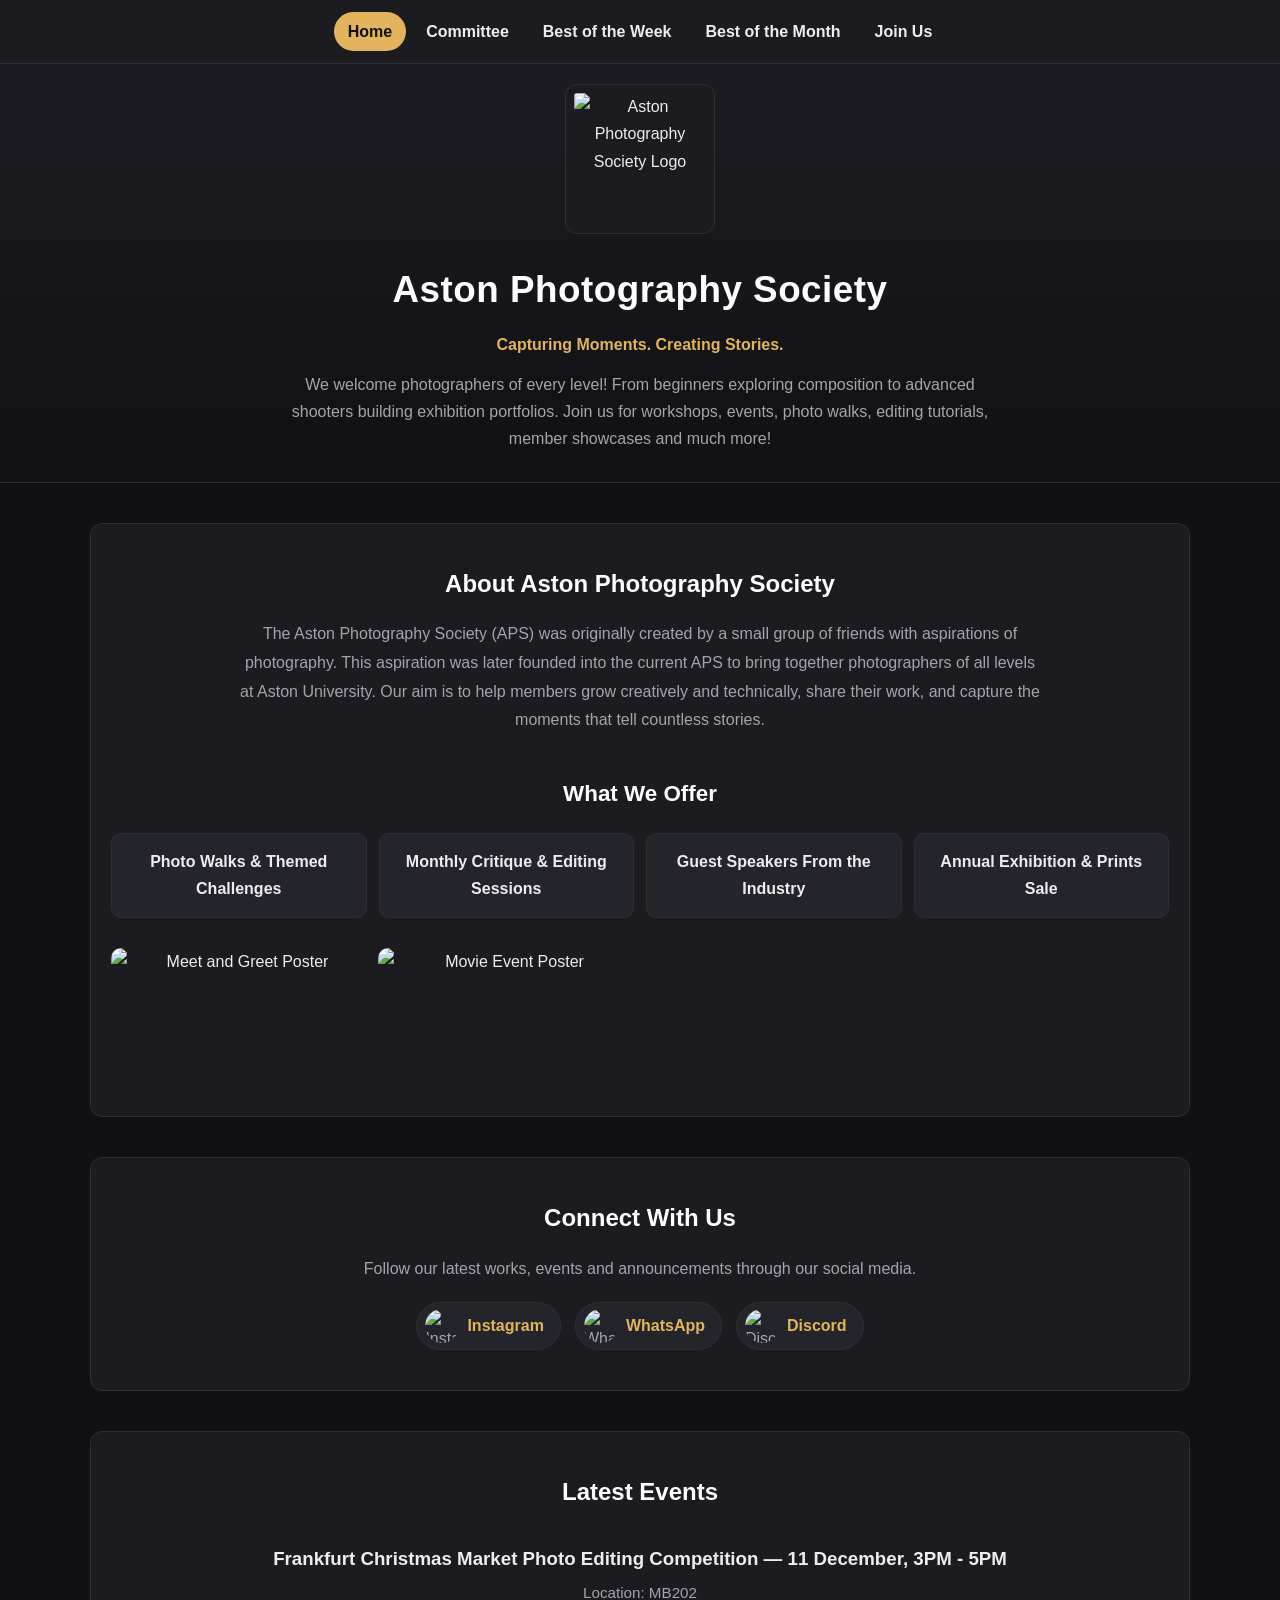
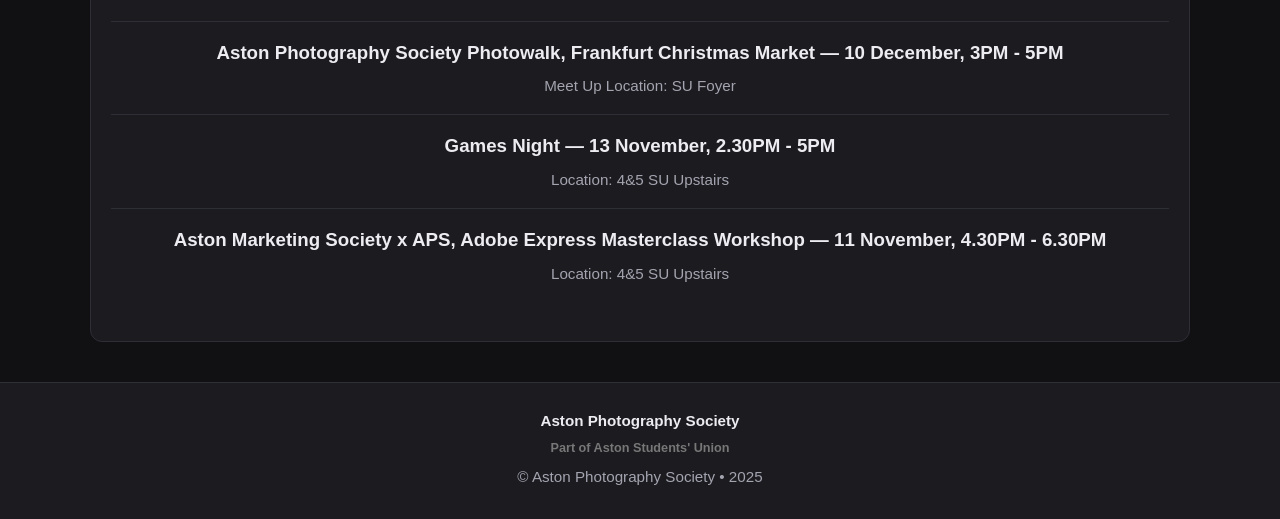
==== index.html @ 1eb70db5 "adding basis" ====
<!doctype html>
<html lang="en">

<head>
    <meta charset="utf-8">
    <meta name="viewport" content="width=device-width, initial-scale=1">
    <title>Aston Photography Society</title>
    <meta name="description" content="Aston Photography Society — Capturing Moments. Creating Stories.">
    <link rel="stylesheet" href="style.css">
</head>

<body>

    <header id="hero">
        <nav>
            <a href="index.html" class="active" aria-current="page">Home</a>
            <a href="committee.html">Committee</a>
            <a href="best-of-the-week.html">Best of the Week</a>
            <a href="best-of-the-month.html">Best of the Month</a>
            <a href="join-us.html">Join Us</a>
        </nav>

        <div id="hero-content">
            <img src="../Website Pictures/APS Logo.webp" alt="Aston Photography Society Logo" id="aps-logo">
            <h1 id="site-title">Aston Photography Society</h1>
            <p id="tagline"><strong>Capturing Moments. Creating Stories.</strong></p>
            <p id="hero-intro">
                We welcome photographers of every level! From beginners exploring composition to advanced shooters
                building exhibition portfolios.
                Join us for workshops, events, photo walks, editing tutorials, member showcases and much more!
            </p>
        </div>
    </header>

    <section id="about">
        <h2>About Aston Photography Society</h2>
        <p id="about-summary">
            The Aston Photography Society (APS) was originally created by a small group of friends with aspirations of
            photography. This aspiration was later founded into the current APS to bring together photographers of all
            levels at Aston University. Our aim is to help members grow creatively and technically, share their work,
            and capture the moments that tell countless stories.
        </p>

        <h3>What We Offer</h3>
        <div id="offers-container">
            <ul id="about-offers">
                <li>Photo Walks & Themed Challenges</li>
                <li>Monthly Critique & Editing Sessions</li>
                <li>Guest Speakers From the Industry</li>
                <li>Annual Exhibition & Prints Sale</li>
            </ul>

            <div id="about-media">
                <img src="../Website Pictures/Walking Photo.webp" alt="Meet and Greet Poster">
                <img src="../Website Pictures/Movie Event Poster.webp" alt="Movie Event Poster">
                <video muted autoplay loop playsinline>
                    <source src="../Website Pictures/Welcome Week Video.mp4" type="video/mp4">
                </video>
                <video muted autoplay loop playsinline>
                    <source src="../Website Pictures/Behind the Scenes.mp4" type="video/mp4">
                </video>
            </div>
        </div>
    </section>

    <section id="socials">
        <h2>Connect With Us</h2>
        <p>Follow our latest works, events and announcements through our social media.</p>
        <ul class="social-links">
            <li>
                <img src="../Website Pictures/Insta Logo.webp" alt="Insta Logo">
                <a href="https://www.instagram.com/aston_photographysociety?igsh=MXZkZzdueHlhM2ZoeQ==" class="social-link"
                    target="_blank" rel="noopener noreferrer">
                    Instagram
                </a>
            </li>
            <li>
                <img src="../Website Pictures/WhatsApp Logo.webp" alt="WhatsApp Logo">
                <a href="https://chat.whatsapp.com/KKRFSo8tCmO4nJrYVnWc4p?mode=wwt" class="social-link"
                    target="_blank" rel="noopener noreferrer">
                    WhatsApp
                </a>
            </li>
            <li>
                <img src="../Website Pictures/Discord Logo.jpg" alt="Discord Logo">
                <a href="https://discord.gg/rdng857zaH" class="social-link"
                    target="_blank" rel="noopener noreferrer">
                    Discord
                </a>
            </li>
        </ul>
    </section>

    <section id="highlights">
        <h2>Latest Events</h2>

        <ul id="highlights-list">
            <li class="highlight-item">
                <h3 class="highlight-title">Frankfurt Christmas Market Photo Editing Competition — 11 December, 3PM - 5PM</h3>
                <p class="highlight-meta">Location: MB202</p>
            </li>

            <li class="highlight-item">
                <h3 class="highlight-title">Aston Photography Society Photowalk, Frankfurt Christmas Market — 10 December, 3PM - 5PM</h3>
                <p class="highlight-meta">Meet Up Location: SU Foyer</p>
            </li>

            <li class="highlight-item">
                <h3 class="highlight-title">Games Night — 13 November, 2.30PM - 5PM</h3>
                <p class="highlight-meta">Location: 4&5 SU Upstairs</p>
            </li>

            <li class="highlight-item">
                <h3 class="highlight-title">Aston Marketing Society x APS, Adobe Express Masterclass Workshop — 11 November, 4.30PM - 6.30PM</h3>
                <p class="highlight-meta">Location: 4&5 SU Upstairs</p>
            </li>
        </ul>
    </section>

    <footer id="site-footer">
        <div id="footer-branding">
            <div id="footer-organisation">
                Aston Photography Society<br>
                <small>Part of Aston Students' Union</small>
            </div>
        </div>
        <div id="footer-copy">
            <p>© Aston Photography Society • 2025</p>
        </div>
    </footer>

</body>

</html>
---- style.css ----
:root {
    --bg: #111114;
    --surface: #1b1b20;
    --surface-2: #24242b;
    --border: #2e2e36;
    --text: #ececf1;
    --muted: #a4a4b0;
    --accent: #e3b45b;
    --accent-hover: #f0c879;
}

* {
    box-sizing: border-box;
}

body {
    font-family: "Segoe UI", Tahoma, Geneva, Verdana, sans-serif;
    background-color: var(--bg);
    color: var(--text);
    margin: 0;
    padding: 0;
    line-height: 1.7;
}

a {
    color: var(--accent);
}

a:hover {
    color: var(--accent-hover);
}

main {
    max-width: 1100px;
    margin: 40px auto;
    padding: 0 20px;
}

#hero,
#page-header {
    background: linear-gradient(180deg, #1d1d24 0%, var(--bg) 100%);
    text-align: center;
    padding: 40px 20px 30px;
    border-bottom: 1px solid var(--border);
}

#hero h1,
#page-header h1 {
    font-size: 2.3rem;
    letter-spacing: 0.5px;
    margin-bottom: 10px;
    color: #fff;
}

#hero p,
#page-header p {
    max-width: 700px;
    margin: 0 auto;
    color: var(--muted);
    font-size: 1rem;
}

#tagline {
    color: var(--accent) !important;
    margin-bottom: 12px !important;
}

#aps-logo {
    width: 150px;
    height: 150px;
    display: block;
    margin: 20px auto 0;
    border-radius: 12px;
    object-fit: contain;
    background-color: var(--surface);
    border: 1px solid var(--border);
    padding: 8px;
    transition: transform 0.5s ease;
}

#aps-logo:hover {
    transform: scale(1.03);
}

nav {
    background-color: var(--surface);
    padding: 12px 10px;
    text-align: center;
    border-bottom: 1px solid var(--border);
    display: flex;
    flex-wrap: wrap;
    justify-content: center;
    gap: 6px;
    position: sticky;
    top: 0;
    z-index: 10;
}

#hero nav {
    margin: -40px -20px 0;
}

nav a {
    color: var(--text);
    text-decoration: none;
    font-weight: 600;
    font-size: 1rem;
    padding: 6px 14px;
    border-radius: 20px;
    transition: background-color 0.2s ease, color 0.2s ease;
}

nav a:hover {
    background-color: var(--surface-2);
    color: var(--accent);
}

nav a.active {
    background-color: var(--accent);
    color: #111;
}

section {
    background-color: var(--surface);
    border: 1px solid var(--border);
    border-radius: 12px;
    padding: 40px 20px;
    margin: 40px auto;
    max-width: 1100px;
}

section h2 {
    color: #fff;
    margin-top: 0;
    margin-bottom: 15px;
}

section h3 {
    color: #fff;
}

section p,
section li {
    color: var(--muted);
}

body > section {
    margin-left: 20px;
    margin-right: 20px;
}

@media (min-width: 1140px) {
    body > section {
        margin-left: auto;
        margin-right: auto;
    }
}

#about,
#socials,
#highlights,
#contact-info,
#join-us {
    text-align: center;
}

#about-summary {
    max-width: 800px;
    margin: 0 auto 25px;
    line-height: 1.8;
}

#about h3 {
    font-size: 1.4rem;
    margin-top: 40px;
    margin-bottom: 20px;
}

#offers-container {
    display: flex;
    flex-direction: column;
    align-items: center;
    gap: 20px;
}

#about-offers {
    display: flex;
    flex-wrap: wrap;
    justify-content: center;
    gap: 12px;
    list-style: none;
    padding: 0;
    margin: 0;
    width: 100%;
}

#about-offers li {
    flex: 1 1 200px;
    background-color: var(--surface-2);
    border: 1px solid var(--border);
    border-radius: 10px;
    padding: 14px 10px;
    font-weight: 600;
    color: var(--text);
}

#about-media {
    display: flex;
    flex-wrap: wrap;
    justify-content: space-between;
    gap: 10px;
    margin-top: 10px;
    width: 100%;
}

#about-media img,
#about-media video {
    width: calc(25% - 7.5px);
    height: auto;
    border-radius: 10px;
    object-fit: cover;
}

.social-links {
    list-style: none;
    padding: 0;
    margin: 20px auto 0;
    display: flex;
    flex-wrap: wrap;
    justify-content: center;
    gap: 14px;
}

.social-links li {
    background-color: var(--surface-2);
    border: 1px solid var(--border);
    border-radius: 30px;
    padding: 6px 16px 6px 8px;
    display: flex;
    align-items: center;
    gap: 8px;
}

.social-links li img {
    width: 34px;
    height: 34px;
    object-fit: contain;
    border-radius: 50%;
}

.social-link {
    text-decoration: none;
    font-weight: 600;
}

#highlights-list {
    list-style: none;
    padding: 0;
    margin: 0;
}

.highlight-item {
    padding: 15px 0;
    border-bottom: 1px solid var(--border);
}

.highlight-item:last-child {
    border-bottom: none;
}

.highlight-title {
    margin: 0;
    font-weight: 600;
    color: var(--text);
}

.highlight-meta {
    margin: 5px 0 0;
    font-size: 0.95rem;
}

#committee-grid {
    display: flex;
    flex-direction: column;
    gap: 20px;
    background: none;
    border: none;
    padding: 0;
}

.committee-member {
    background-color: var(--surface);
    border: 1px solid var(--border);
    border-radius: 12px;
    display: flex;
    align-items: center;
    padding: 20px;
    transition: border-color 0.3s ease, transform 0.3s ease;
}

.committee-member:hover {
    border-color: var(--accent);
    transform: translateY(-2px);
}

.member-photo {
    width: 120px;
    height: 120px;
    border-radius: 50%;
    background-color: var(--surface-2);
    border: 2px solid var(--border);
    margin-right: 25px;
    flex-shrink: 0;
    object-fit: cover;
}

.member-photo-blank {
    display: flex;
    align-items: center;
    justify-content: center;
    font-size: 2.2rem;
    font-weight: 700;
    color: var(--accent);
}

.member-info {
    flex-grow: 1;
}

.member-name {
    margin: 0;
    font-size: 1.4rem;
    color: #fff;
}

.member-description {
    margin-top: 10px;
}

.member-info p {
    color: var(--muted);
}

#join-us ul {
    list-style: none;
    padding-left: 0;
}

#join-us ol {
    list-style-position: inside;
    padding-left: 0;
}

.button {
    display: inline-block;
    background-color: var(--accent);
    color: #111;
    font-weight: 700;
    text-decoration: none;
    padding: 10px 22px;
    border-radius: 30px;
    transition: background-color 0.2s ease;
}

.button:hover {
    background-color: var(--accent-hover);
    color: #111;
}

.feature-section {
    text-align: center;
}

.period-label {
    display: inline-block;
    background-color: var(--surface-2);
    border: 1px solid var(--border);
    color: var(--accent);
    font-weight: 600;
    font-size: 0.9rem;
    padding: 4px 14px;
    border-radius: 20px;
    margin-bottom: 20px;
}

.winner-card {
    background-color: var(--surface-2);
    border: 1px solid var(--border);
    border-radius: 12px;
    overflow: hidden;
    max-width: 800px;
    margin: 0 auto;
    text-align: left;
}

.winner-card img {
    width: 100%;
    max-height: 560px;
    object-fit: cover;
    display: block;
}

.winner-info {
    padding: 20px 24px;
}

.winner-info h3 {
    margin: 0 0 4px;
    font-size: 1.4rem;
}

.winner-info .photographer {
    color: var(--accent);
    font-weight: 600;
    margin: 0 0 10px;
}

.coming-soon {
    background-color: var(--surface-2);
    border: 2px dashed var(--border);
    border-radius: 12px;
    max-width: 800px;
    margin: 0 auto;
    padding: 70px 20px;
    text-align: center;
}

.coming-soon .icon {
    font-size: 3rem;
    margin: 0;
}

.coming-soon h3 {
    margin: 10px 0 6px;
}

.winner-grid {
    display: grid;
    grid-template-columns: repeat(auto-fill, minmax(240px, 1fr));
    gap: 20px;
    text-align: left;
}

.winner-grid .winner-card img {
    height: 220px;
}

.winner-grid .winner-info {
    padding: 14px 16px;
}

.winner-grid .winner-info h3 {
    font-size: 1.1rem;
}

.empty-note {
    font-style: italic;
    grid-column: 1 / -1;
    text-align: center;
}

#site-footer {
    background-color: var(--surface);
    color: var(--muted);
    text-align: center;
    padding: 25px 10px;
    border-top: 1px solid var(--border);
    font-size: 0.95rem;
}

#site-footer p {
    margin: 4px 0;
}

#site-footer small {
    color: #777;
}

#footer-organisation {
    color: var(--text);
    font-weight: 600;
}

@media (max-width: 900px) {
    #aps-logo {
        width: 120px;
        height: 120px;
    }

    #hero h1,
    #page-header h1 {
        font-size: 1.9rem;
    }

    #about-media img,
    #about-media video {
        width: calc(50% - 5px);
    }
}

@media (max-width: 700px) {
    .committee-member {
        flex-direction: column;
        text-align: center;
    }

    .member-photo {
        margin: 0 0 15px 0;
    }

    nav a {
        font-size: 0.9rem;
        padding: 6px 10px;
    }

    #aps-logo {
        width: 100px;
        height: 100px;
    }

    #hero {
        padding: 30px 15px 25px;
    }

    #hero nav {
        margin: -30px -15px 0;
    }

    #about-media img,
    #about-media video {
        width: 100%;
    }

    section {
        padding: 30px 16px;
    }
}
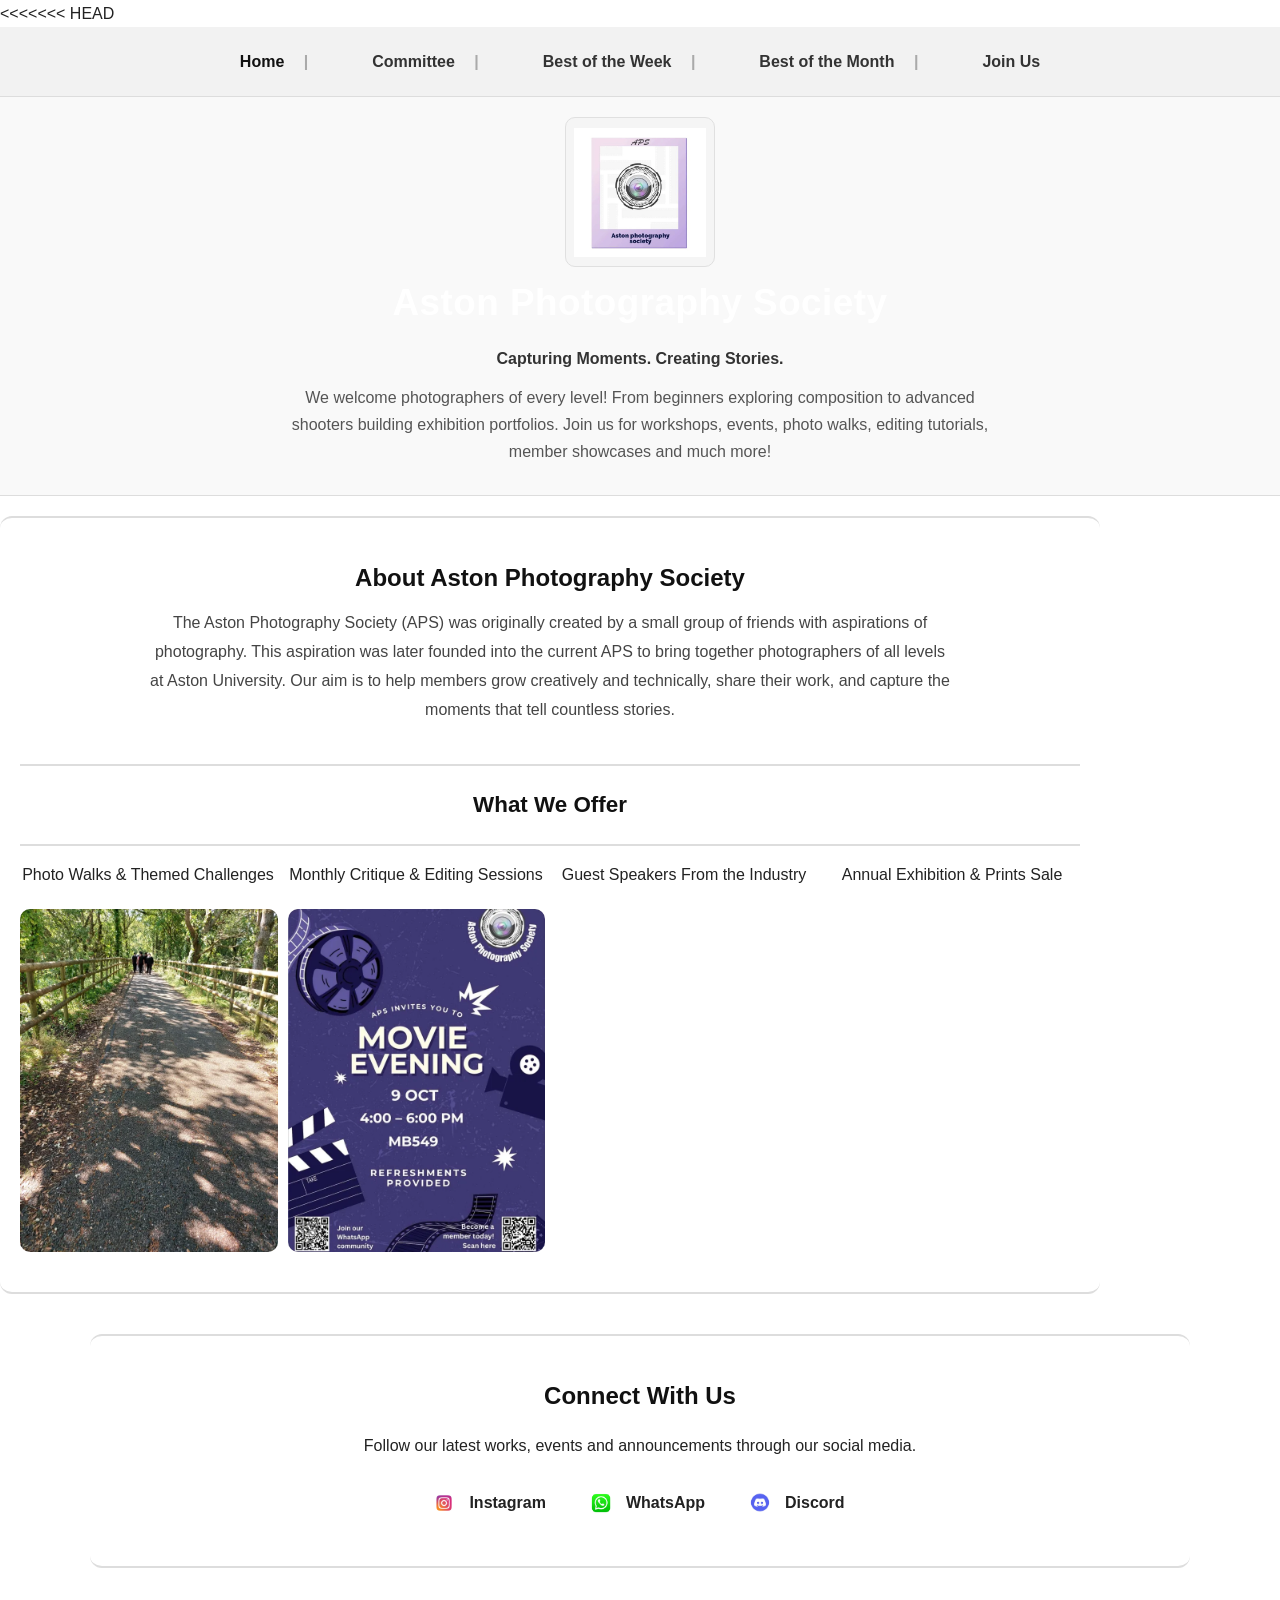
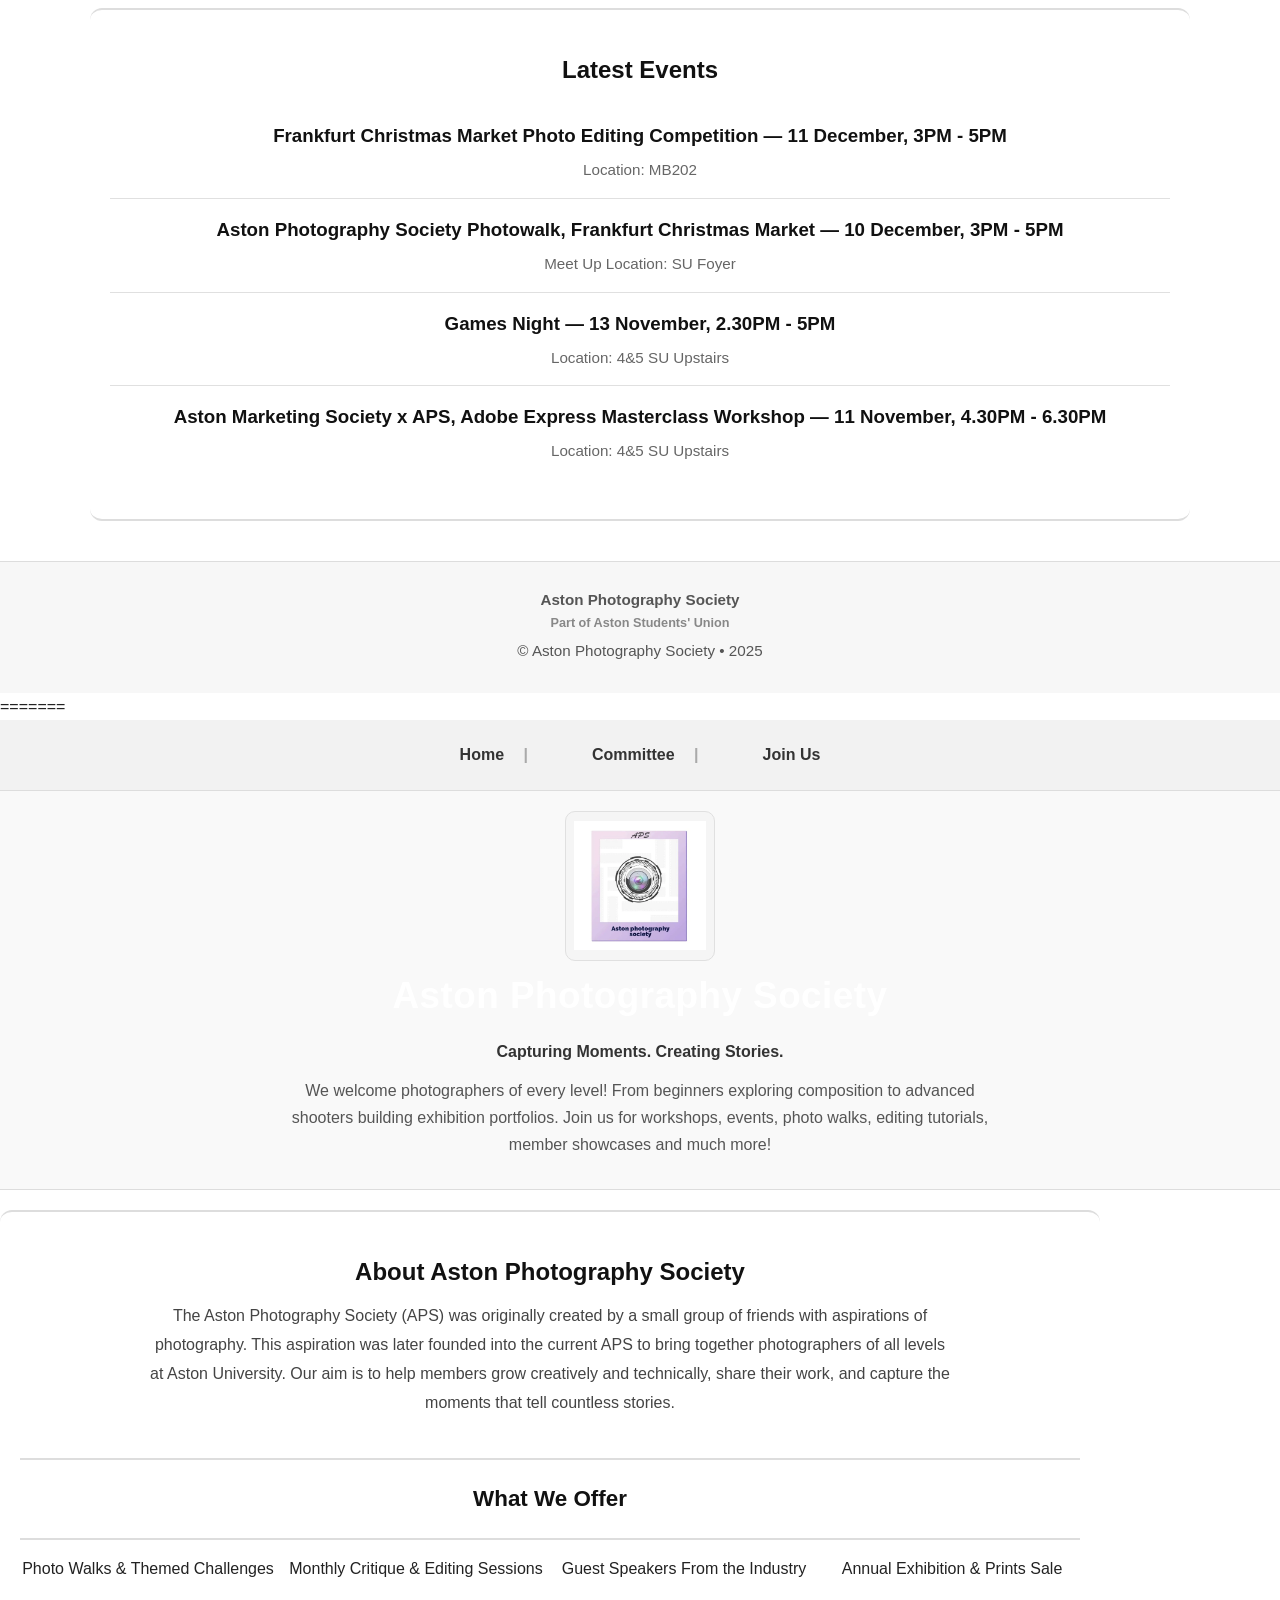
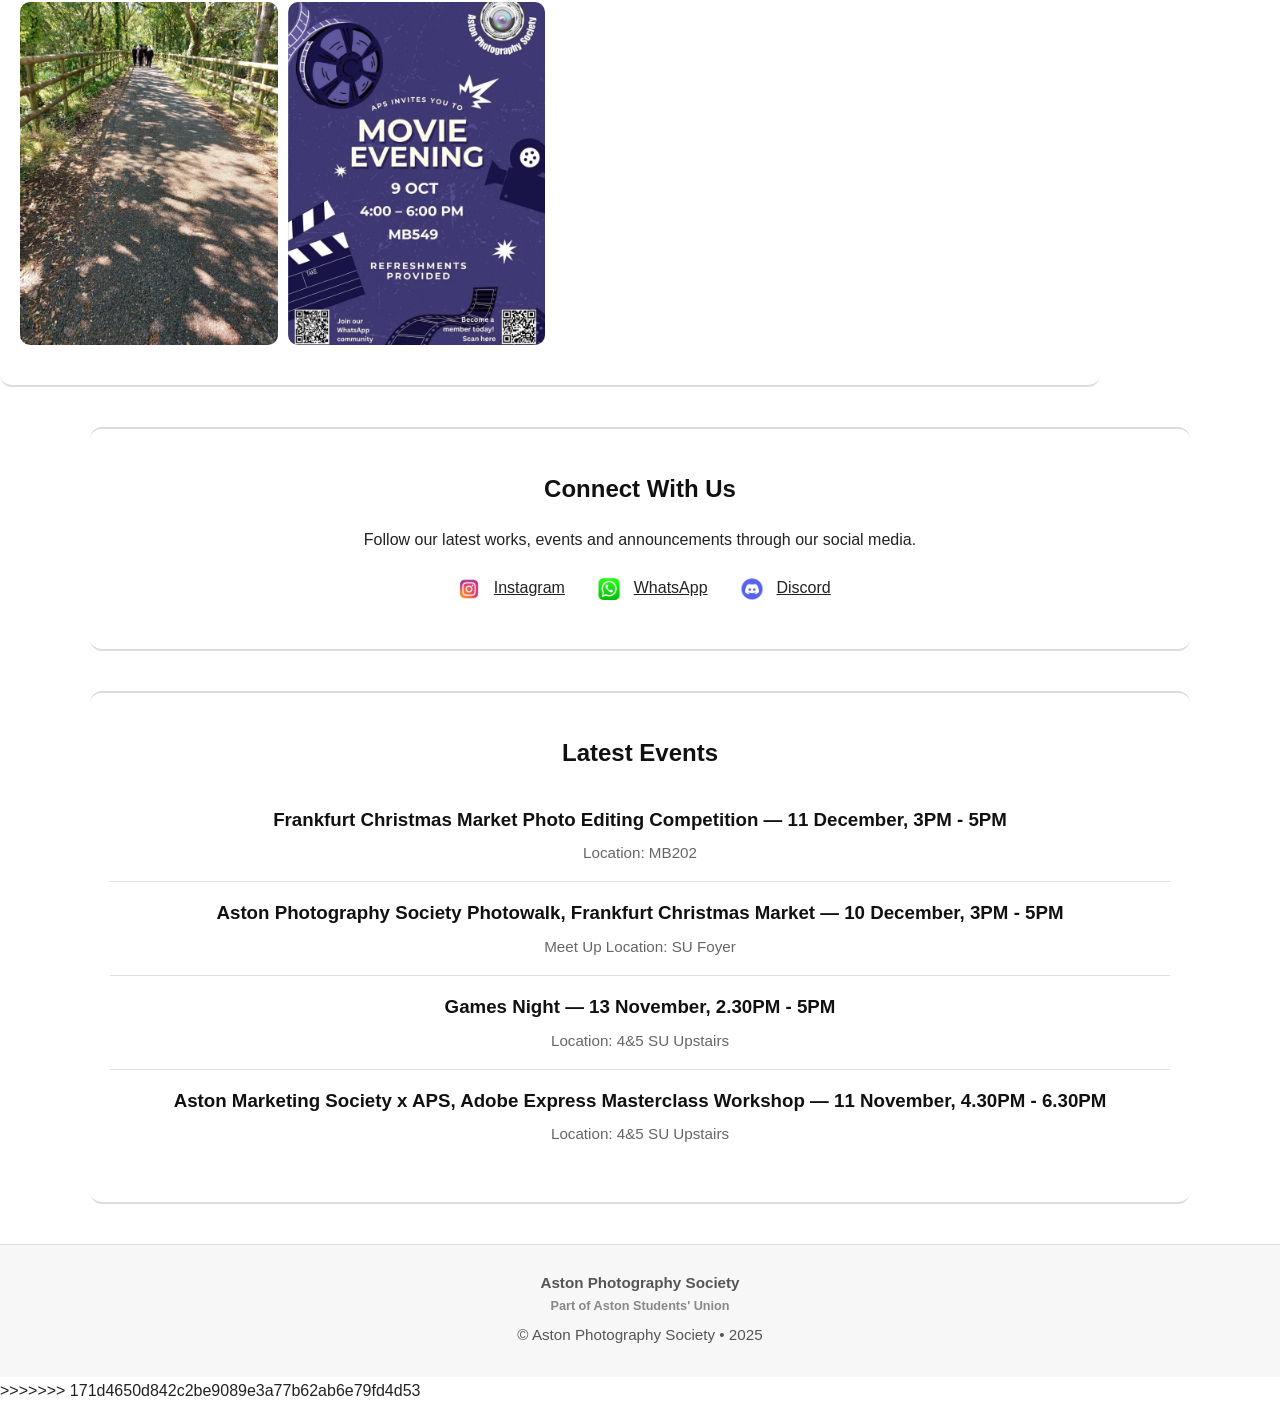
==== commit f4cc1d16: "Dark theme, Best of the Week and Best of the Month pages" ====
--- a/index.html
+++ b/index.html
@@ -1,3 +1,4 @@
+<<<<<<< HEAD
 <!doctype html>
 <html lang="en">
 
@@ -133,3 +134,138 @@
 
 </html>
 
+=======
+<!doctype html>
+<html lang="en">
+
+<head>
+    <meta charset="utf-8">
+    <meta name="viewport" content="width=device-width, initial-scale=1">
+    <title>Aston Photography Society</title>
+    <meta name="description" content="Aston Photography Society — Capturing Moments. Creating Stories.">
+    <link rel="stylesheet" href="style.css">
+</head>
+
+<body>
+
+    <header id="hero">
+        <nav>
+            <a href="index.html">Home</a>
+            <a href="committee.html">Committee</a>
+            <a href="join-us.html">Join Us</a>
+        </nav>
+
+        <div id="hero-content">
+            <img src="../Website Pictures/APS Logo.webp" alt="Aston Photography Society Logo" id="aps-logo">
+            <h1 id="site-title">Aston Photography Society</h1>
+            <p id="tagline"><strong>Capturing Moments. Creating Stories.</strong></p>
+            <p id="hero-intro">
+                We welcome photographers of every level! From beginners exploring composition to advanced shooters
+                building exhibition portfolios.
+                Join us for workshops, events, photo walks, editing tutorials, member showcases and much more!
+            </p>
+        </div>
+    </header>
+
+    <section id="about">
+        <h2>About Aston Photography Society</h2>
+        <p id="about-summary">
+            The Aston Photography Society (APS) was originally created by a small group of friends with aspirations of
+            photography. This aspiration was later founded into the current APS to bring together photographers of all
+            levels at Aston University. Our aim is to help members grow creatively and technically, share their work,
+            and capture the moments that tell countless stories.
+        </p>
+
+        <h3>What We Offer</h3>
+        <div id="offers-container">
+            <ul id="about-offers">
+                <li>Photo Walks & Themed Challenges</li>
+                <li>Monthly Critique & Editing Sessions</li>
+                <li>Guest Speakers From the Industry</li>
+                <li>Annual Exhibition & Prints Sale</li>
+            </ul>
+
+            <div id="about-media">
+                <img src="..\Website Pictures\Walking Photo.webp" alt="Meet and Greet Poster">
+                <img src="../Website Pictures/Movie Event Poster.webp" alt="Movie Event Poster">
+                <video muted autoplay loop>
+                    <source src="../Website Pictures/Welcome Week Video.mp4" type="video/mp4">
+                </video>
+                <video muted autoplay loop>
+                    <source src="../Website Pictures/Behind the Scenes.mp4" type="video/mp4">
+                </video>
+            </div>
+
+    </section>
+
+    <section id="socials">
+        <h2>Connect With Us</h2>
+        <p>Follow our latest works, events and announcements through our social media.</p>
+        <ul id="social-links">
+            <li>
+                <img src="..\Website Pictures\Insta Logo.webp" alt="Insta Logo">
+                <a href="https://www.instagram.com/aston_photographysociety?igsh=MXZkZzdueHlhM2ZoeQ==" id="insta-link"
+                    target="_blank" rel="noopener noreferrer">
+                    Instagram
+                </a>
+            </li>
+            <li>
+                <img src="..\Website Pictures\WhatsApp Logo.webp" alt="WhatsApp Logo">
+                <a href="https://chat.whatsapp.com/KKRFSo8tCmO4nJrYVnWc4p?mode=wwt" id="insta-link"
+                    target="_blank" rel="noopener noreferrer">
+                    WhatsApp
+                </a>
+            </li>
+            <li>
+                <img src="..\Website Pictures\Discord Logo.jpg" alt="Discord Logo">
+                <a href="https://discord.gg/rdng857zaH" id="insta-link"
+                    target="_blank" rel="noopener noreferrer">
+                    Discord
+                </a>
+            </li>
+        </ul>
+    </section>
+
+    <section id="highlights">
+        <h2>Latest Events</h2>
+
+        <ul id="highlights-list">
+            <li class="highlight-item">
+                <h3 class="highlight-title">Frankfurt Christmas Market Photo Editing Competition — 11 December, 3PM - 5PM</h3>
+                <p class="highlight-meta">Location: MB202</p>
+            </li>
+
+            <li class="highlight-item">
+                <h3 class="highlight-title">Aston Photography Society Photowalk, Frankfurt Christmas Market — 10 December, 3PM - 5PM</h3>
+                <p class="highlight-meta">Meet Up Location: SU Foyer</p>
+            </li>
+
+            <li class="highlight-item">
+                <h3 class="highlight-title">Games Night — 13 November, 2.30PM - 5PM</h3>
+                <p class="highlight-meta">Location: 4&5 SU Upstairs</p>
+            </li>
+
+            <li class="highlight-item">
+                <h3 class="highlight-title">Aston Marketing Society x APS, Adobe Express Masterclass Workshop — 11 November, 4.30PM - 6.30PM</h3>
+                <p class="highlight-meta">Location: 4&5 SU Upstairs</p>
+            </li>
+        </ul>
+    </section>
+
+    <footer id="site-footer">
+        <div id="footer-branding">
+            <div id="footer-organisation">
+                Aston Photography Society<br>
+                <small>Part of Aston Students' Union</small>
+            </div>
+        </div>
+        <div id="footer-copy">
+            <p>© Aston Photography Society • 2025</p>
+        </div>
+    </footer>
+
+</body>
+
+</html>
+
+>>>>>>> 171d4650d842c2be9089e3a77b62ab6e79fd4d53
--- a/style.css
+++ b/style.css
@@ -1,3 +1,4 @@
+<<<<<<< HEAD
 :root {
     --bg: #111114;
     --surface: #1b1b20;
@@ -535,3 +536,383 @@
         padding: 30px 16px;
     }
 }
+=======
+* {
+    box-sizing: border-box;
+}
+
+body {
+    font-family: "Inter", "Segoe UI", Tahoma, Geneva, Verdana, sans-serif;
+    background-color: #ffffff;
+    color: #222;
+    margin: 0;
+    padding: 0;
+    line-height: 1.7;
+}
+
+main {
+    max-width: 1100px;
+    margin: 40px auto;
+    padding: 0 20px;
+}
+
+#hero,
+#page-header {
+    background-color: #f9f9f9;
+    color: #333;
+    text-align: center;
+    padding: 40px 20px 30px;
+    border-bottom: 1px solid #ddd;
+    position: relative;
+}
+
+#aps-logo {
+    width: 150px;
+    height: 150px;
+    display: block;
+    margin: 20px auto -20px auto;
+    border-radius: 10px;
+    object-fit: contain;
+    background-color: #f5f5f5;
+    border: 1px solid #e0e0e0;
+    padding: 8px;
+    transition: transform 0.5s ease;
+}
+
+#aps-logo:hover {
+    transform: scale(1.03);
+}
+
+#hero h1,
+#page-header h1 {
+    font-size: 2.3rem;
+    letter-spacing: 0.5px;
+    margin-bottom: 10px;
+}
+
+#hero p,
+#page-header p {
+    max-width: 700px;
+    margin: 0 auto;
+    color: #555;
+    font-size: 1rem;
+}
+
+nav {
+    background-color: #f2f2f2;
+    padding: 15px 0;
+    text-align: center;
+    border-bottom: 1px solid #ddd;
+}
+
+nav a {
+    color: #333;
+    text-decoration: none;
+    font-weight: 600;
+    margin: 0 15px;
+    font-size: 1rem;
+}
+
+nav a:not(:last-child)::after {
+    content: " |";
+    color: #aaa;
+    margin-left: 15px;
+}
+
+nav a:hover {
+    color: #000;
+    text-decoration: underline;
+}
+
+section h2 {
+    border-left: none;
+    padding-left: 0;
+    color: #111;
+    margin-bottom: 15px;
+}
+
+section {
+    border-top: 2px solid #ddd;
+    border-bottom: 2px solid #ddd;
+    padding: 40px 20px;
+    margin: 40px 0;
+}
+
+#socials,
+#highlights,
+#contact-info {
+    text-align: center;
+}
+
+#social-links {
+    list-style: none;
+    padding: 0;
+    margin: 0 auto;
+    text-align: center;
+}
+
+#social-links li {
+    display: inline-block;
+    margin: 0 10px;
+}
+
+
+#about,
+#about h3 {
+    border-top: 2px solid #ddd;
+    border-bottom: 2px solid #ddd;
+    padding: 20px 0;
+    margin: 20px 0;
+}
+
+#about {
+    padding: 40px 20px;
+    text-align: center;
+}
+
+#about h2 {
+    margin-bottom: 10px;
+    margin-top: 0;
+}
+
+#about-summary {
+    max-width: 800px;
+    margin: 0 auto 25px auto;
+    font-size: 1rem;
+    color: #444;
+    line-height: 1.8;
+}
+
+#about h3 {
+    font-size: 1.4rem;
+    margin-top: 40px;
+    margin-bottom: 15px;
+    color: #111;
+    text-align: center;
+}
+
+#offers-container {
+    display: flex;
+    flex-direction: column;
+    align-items: center;
+    gap: 20px;
+}
+
+#about-offers {
+    display: flex;
+    justify-content: space-between;
+    list-style: none;
+    padding: 0;
+    margin: 0 0 -30px 0;
+    width: 100%;
+    flex-wrap: wrap;
+}
+
+#about-offers li {
+    flex: 1 1 22%;
+    text-align: center;
+    margin: 5px;
+}
+
+
+#about-offers li {
+    background: none;
+    border: none;
+    padding: 0;
+    margin: 0;
+    font-weight: 500;
+    font-size: 1rem;
+    text-align: center;
+}
+
+#about-media {
+    display: flex;
+    flex-wrap: wrap;
+    justify-content: space-between;
+    gap: 10px;
+    margin-top: 30px;
+}
+
+#about-media img,
+#about-media video {
+    width: calc(25% - 7.5px);
+    height: auto;
+    border-radius: 10px;
+    object-fit: cover;
+}
+
+#socials,
+#highlights,
+#contact-info {
+    text-align: center;
+}
+
+#committee-grid {
+    display: flex;
+    flex-direction: column;
+    gap: 25px;
+    margin-top: 40px;
+}
+
+.committee-member {
+    background-color: #f8f8f8;
+    border: 1px solid #e0e0e0;
+    border-radius: 10px;
+    display: flex;
+    align-items: center;
+    padding: 20px;
+    transition: background-color 0.3s ease, box-shadow 0.3s ease;
+}
+
+.committee-member:hover {
+    background-color: #f2f2f2;
+    box-shadow: 0 2px 6px rgba(0, 0, 0, 0.05);
+}
+
+.member-photo {
+    width: 120px;
+    height: 120px;
+    border-radius: 50%;
+    background-color: #ddd;
+    margin-right: 25px;
+    flex-shrink: 0;
+    object-fit: cover;
+}
+
+.member-info {
+    flex-grow: 1;
+}
+
+.member-name {
+    margin: 0;
+    font-size: 1.4rem;
+    color: #111;
+}
+
+.member-description {
+    margin-top: 10px;
+    font-size: 1rem;
+    color: #555;
+}
+
+#highlights-list {
+    list-style: none;
+    padding: 0;
+}
+
+.highlight-item {
+    padding: 15px 0;
+    border-bottom: 1px solid #e0e0e0;
+}
+
+.highlight-item:last-child {
+    border-bottom: none;
+}
+
+.highlight-title {
+    margin: 0;
+    font-weight: 600;
+    color: #111;
+}
+
+.highlight-meta {
+    margin: 5px 0 0;
+    font-size: 0.95rem;
+    color: #666;
+}
+
+#site-footer {
+    background-color: #f7f7f7;
+    color: #555;
+    text-align: center;
+    padding: 25px 10px;
+    border-top: 1px solid #ddd;
+    font-size: 0.95rem;
+}
+
+#site-footer small {
+    color: #888;
+}
+
+@media (max-width: 900px) {
+    #aps-logo {
+        width: 120px;
+        height: 120px;
+    }
+
+    #hero h1 {
+        font-size: 1.9rem;
+    }
+
+    #about-offers {
+        grid-template-columns: repeat(auto-fit, minmax(180px, 1fr));
+    }
+
+    #about-media img,
+    #about-media video {
+        width: calc(50% - 5px);
+    }
+}
+
+@media (max-width: 700px) {
+    .committee-member {
+        flex-direction: column;
+        text-align: center;
+    }
+
+    .member-photo {
+        margin: 0 0 15px 0;
+    }
+
+    nav a {
+        display: inline-block;
+        margin: 8px;
+    }
+
+    #aps-logo {
+        width: 100px;
+        height: 100px;
+    }
+
+    #hero {
+        padding: 30px 15px 25px;
+    }
+
+    #about-media img,
+    #about-media video {
+        width: 100%;
+        max-width: none;
+    }
+}
+
+#join-us {
+    text-align: center;
+}
+
+#join-us p,
+#join-us h1,
+#join-us h2,
+#join-us h3,
+#join-us li {
+    text-align: center;
+}
+
+#join-us ul {
+    list-style: none;
+    padding-left: 0;
+    margin-left: 0;
+}
+
+#join-us ol {
+    list-style-position: inside;
+    padding-left: 0;
+    margin-left: 0;
+}
+
+#social-links li img {
+    width: 40px;
+    height: 40px;
+    object-fit: contain;
+    vertical-align: middle;
+}
+>>>>>>> 171d4650d842c2be9089e3a77b62ab6e79fd4d53
--- a/style.css
+++ b/style.css
@@ -1,3 +1,4 @@
+<<<<<<< HEAD
 :root {
     --bg: #111114;
     --surface: #1b1b20;
@@ -535,3 +536,383 @@
         padding: 30px 16px;
     }
 }
+=======
+* {
+    box-sizing: border-box;
+}
+
+body {
+    font-family: "Inter", "Segoe UI", Tahoma, Geneva, Verdana, sans-serif;
+    background-color: #ffffff;
+    color: #222;
+    margin: 0;
+    padding: 0;
+    line-height: 1.7;
+}
+
+main {
+    max-width: 1100px;
+    margin: 40px auto;
+    padding: 0 20px;
+}
+
+#hero,
+#page-header {
+    background-color: #f9f9f9;
+    color: #333;
+    text-align: center;
+    padding: 40px 20px 30px;
+    border-bottom: 1px solid #ddd;
+    position: relative;
+}
+
+#aps-logo {
+    width: 150px;
+    height: 150px;
+    display: block;
+    margin: 20px auto -20px auto;
+    border-radius: 10px;
+    object-fit: contain;
+    background-color: #f5f5f5;
+    border: 1px solid #e0e0e0;
+    padding: 8px;
+    transition: transform 0.5s ease;
+}
+
+#aps-logo:hover {
+    transform: scale(1.03);
+}
+
+#hero h1,
+#page-header h1 {
+    font-size: 2.3rem;
+    letter-spacing: 0.5px;
+    margin-bottom: 10px;
+}
+
+#hero p,
+#page-header p {
+    max-width: 700px;
+    margin: 0 auto;
+    color: #555;
+    font-size: 1rem;
+}
+
+nav {
+    background-color: #f2f2f2;
+    padding: 15px 0;
+    text-align: center;
+    border-bottom: 1px solid #ddd;
+}
+
+nav a {
+    color: #333;
+    text-decoration: none;
+    font-weight: 600;
+    margin: 0 15px;
+    font-size: 1rem;
+}
+
+nav a:not(:last-child)::after {
+    content: " |";
+    color: #aaa;
+    margin-left: 15px;
+}
+
+nav a:hover {
+    color: #000;
+    text-decoration: underline;
+}
+
+section h2 {
+    border-left: none;
+    padding-left: 0;
+    color: #111;
+    margin-bottom: 15px;
+}
+
+section {
+    border-top: 2px solid #ddd;
+    border-bottom: 2px solid #ddd;
+    padding: 40px 20px;
+    margin: 40px 0;
+}
+
+#socials,
+#highlights,
+#contact-info {
+    text-align: center;
+}
+
+#social-links {
+    list-style: none;
+    padding: 0;
+    margin: 0 auto;
+    text-align: center;
+}
+
+#social-links li {
+    display: inline-block;
+    margin: 0 10px;
+}
+
+
+#about,
+#about h3 {
+    border-top: 2px solid #ddd;
+    border-bottom: 2px solid #ddd;
+    padding: 20px 0;
+    margin: 20px 0;
+}
+
+#about {
+    padding: 40px 20px;
+    text-align: center;
+}
+
+#about h2 {
+    margin-bottom: 10px;
+    margin-top: 0;
+}
+
+#about-summary {
+    max-width: 800px;
+    margin: 0 auto 25px auto;
+    font-size: 1rem;
+    color: #444;
+    line-height: 1.8;
+}
+
+#about h3 {
+    font-size: 1.4rem;
+    margin-top: 40px;
+    margin-bottom: 15px;
+    color: #111;
+    text-align: center;
+}
+
+#offers-container {
+    display: flex;
+    flex-direction: column;
+    align-items: center;
+    gap: 20px;
+}
+
+#about-offers {
+    display: flex;
+    justify-content: space-between;
+    list-style: none;
+    padding: 0;
+    margin: 0 0 -30px 0;
+    width: 100%;
+    flex-wrap: wrap;
+}
+
+#about-offers li {
+    flex: 1 1 22%;
+    text-align: center;
+    margin: 5px;
+}
+
+
+#about-offers li {
+    background: none;
+    border: none;
+    padding: 0;
+    margin: 0;
+    font-weight: 500;
+    font-size: 1rem;
+    text-align: center;
+}
+
+#about-media {
+    display: flex;
+    flex-wrap: wrap;
+    justify-content: space-between;
+    gap: 10px;
+    margin-top: 30px;
+}
+
+#about-media img,
+#about-media video {
+    width: calc(25% - 7.5px);
+    height: auto;
+    border-radius: 10px;
+    object-fit: cover;
+}
+
+#socials,
+#highlights,
+#contact-info {
+    text-align: center;
+}
+
+#committee-grid {
+    display: flex;
+    flex-direction: column;
+    gap: 25px;
+    margin-top: 40px;
+}
+
+.committee-member {
+    background-color: #f8f8f8;
+    border: 1px solid #e0e0e0;
+    border-radius: 10px;
+    display: flex;
+    align-items: center;
+    padding: 20px;
+    transition: background-color 0.3s ease, box-shadow 0.3s ease;
+}
+
+.committee-member:hover {
+    background-color: #f2f2f2;
+    box-shadow: 0 2px 6px rgba(0, 0, 0, 0.05);
+}
+
+.member-photo {
+    width: 120px;
+    height: 120px;
+    border-radius: 50%;
+    background-color: #ddd;
+    margin-right: 25px;
+    flex-shrink: 0;
+    object-fit: cover;
+}
+
+.member-info {
+    flex-grow: 1;
+}
+
+.member-name {
+    margin: 0;
+    font-size: 1.4rem;
+    color: #111;
+}
+
+.member-description {
+    margin-top: 10px;
+    font-size: 1rem;
+    color: #555;
+}
+
+#highlights-list {
+    list-style: none;
+    padding: 0;
+}
+
+.highlight-item {
+    padding: 15px 0;
+    border-bottom: 1px solid #e0e0e0;
+}
+
+.highlight-item:last-child {
+    border-bottom: none;
+}
+
+.highlight-title {
+    margin: 0;
+    font-weight: 600;
+    color: #111;
+}
+
+.highlight-meta {
+    margin: 5px 0 0;
+    font-size: 0.95rem;
+    color: #666;
+}
+
+#site-footer {
+    background-color: #f7f7f7;
+    color: #555;
+    text-align: center;
+    padding: 25px 10px;
+    border-top: 1px solid #ddd;
+    font-size: 0.95rem;
+}
+
+#site-footer small {
+    color: #888;
+}
+
+@media (max-width: 900px) {
+    #aps-logo {
+        width: 120px;
+        height: 120px;
+    }
+
+    #hero h1 {
+        font-size: 1.9rem;
+    }
+
+    #about-offers {
+        grid-template-columns: repeat(auto-fit, minmax(180px, 1fr));
+    }
+
+    #about-media img,
+    #about-media video {
+        width: calc(50% - 5px);
+    }
+}
+
+@media (max-width: 700px) {
+    .committee-member {
+        flex-direction: column;
+        text-align: center;
+    }
+
+    .member-photo {
+        margin: 0 0 15px 0;
+    }
+
+    nav a {
+        display: inline-block;
+        margin: 8px;
+    }
+
+    #aps-logo {
+        width: 100px;
+        height: 100px;
+    }
+
+    #hero {
+        padding: 30px 15px 25px;
+    }
+
+    #about-media img,
+    #about-media video {
+        width: 100%;
+        max-width: none;
+    }
+}
+
+#join-us {
+    text-align: center;
+}
+
+#join-us p,
+#join-us h1,
+#join-us h2,
+#join-us h3,
+#join-us li {
+    text-align: center;
+}
+
+#join-us ul {
+    list-style: none;
+    padding-left: 0;
+    margin-left: 0;
+}
+
+#join-us ol {
+    list-style-position: inside;
+    padding-left: 0;
+    margin-left: 0;
+}
+
+#social-links li img {
+    width: 40px;
+    height: 40px;
+    object-fit: contain;
+    vertical-align: middle;
+}
+>>>>>>> 171d4650d842c2be9089e3a77b62ab6e79fd4d53
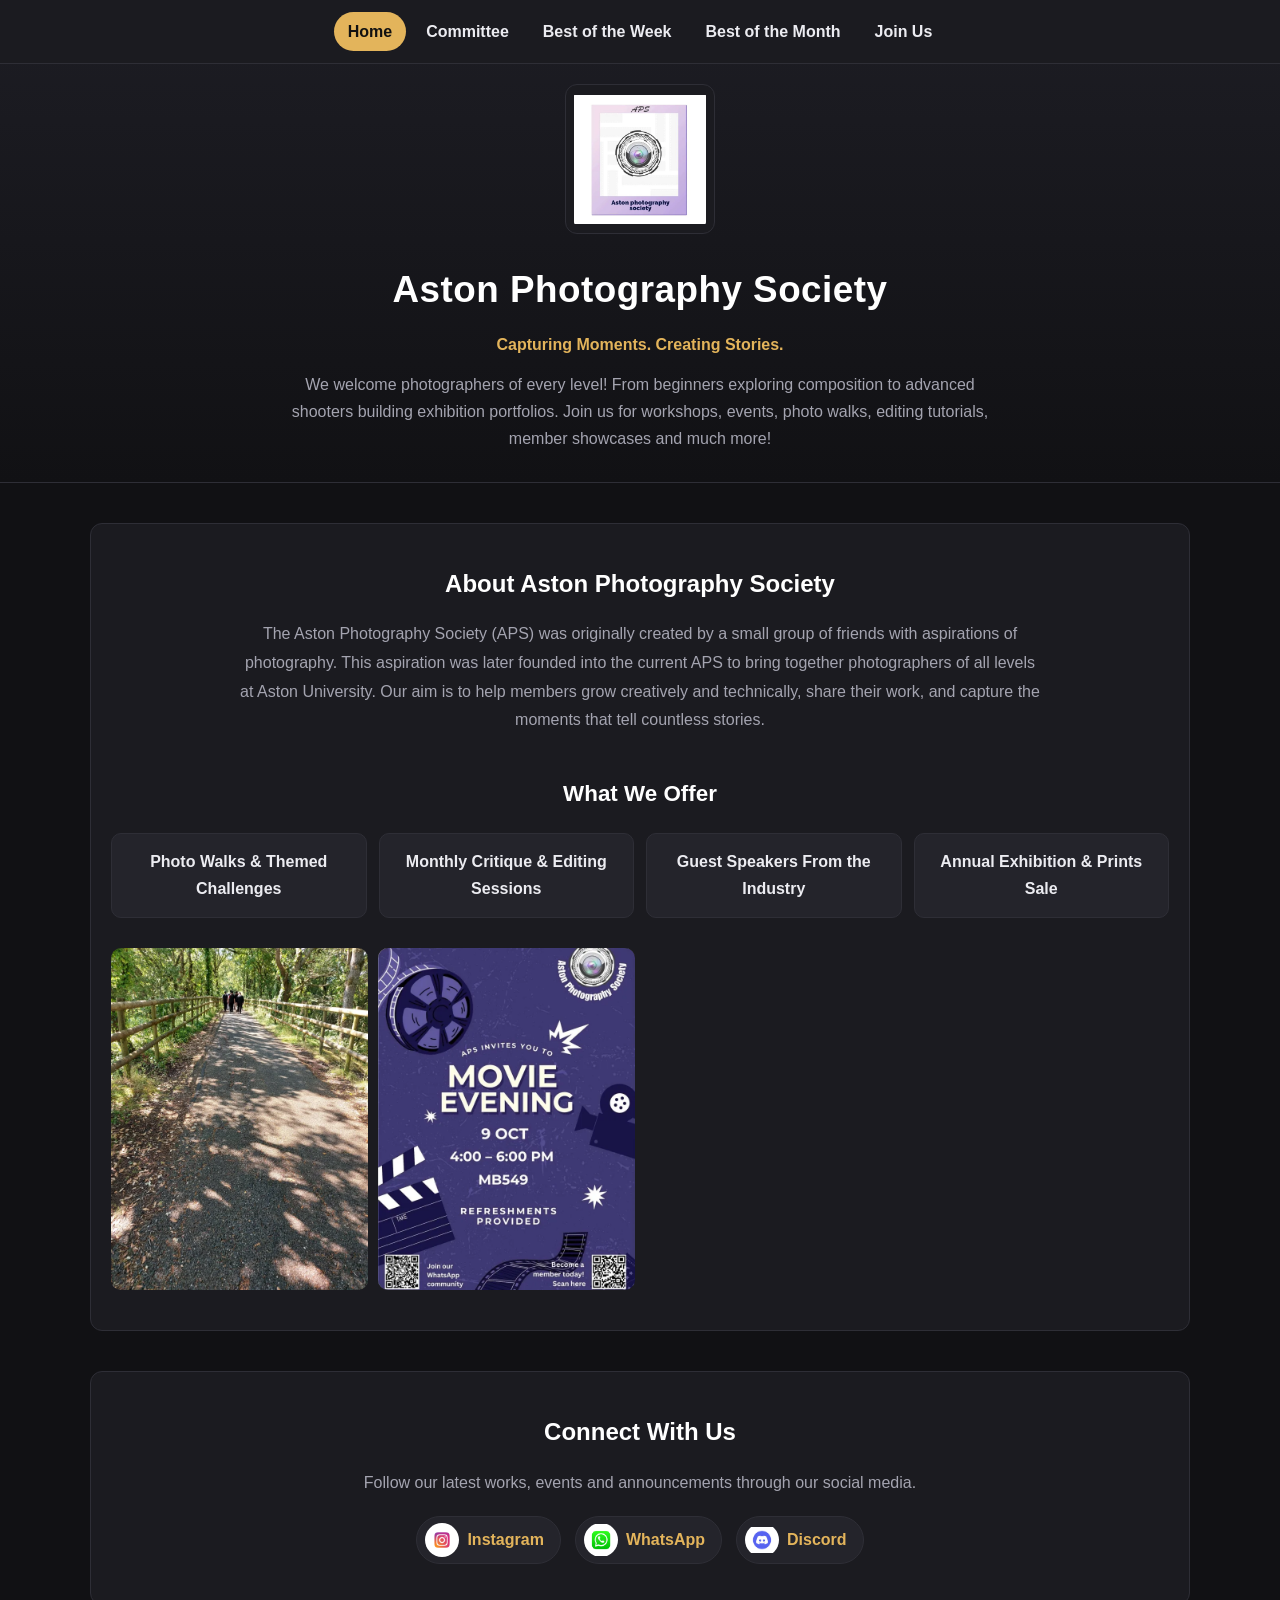
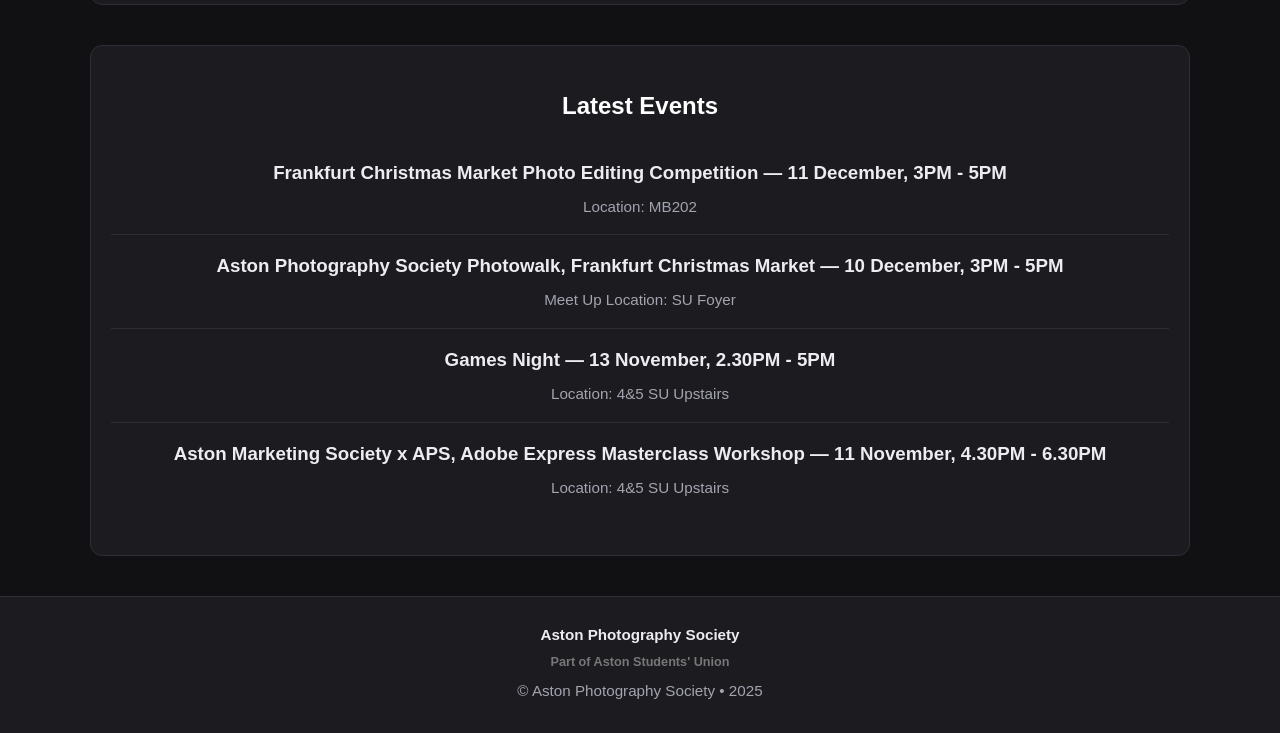
==== commit ba70b294: "Remove merge conflict markers and fix image paths" ====
--- a/index.html
+++ b/index.html
@@ -1,4 +1,3 @@
-<<<<<<< HEAD
 <!doctype html>
 <html lang="en">
 
@@ -134,138 +133,3 @@
 
 </html>
 
-=======
-<!doctype html>
-<html lang="en">
-
-<head>
-    <meta charset="utf-8">
-    <meta name="viewport" content="width=device-width, initial-scale=1">
-    <title>Aston Photography Society</title>
-    <meta name="description" content="Aston Photography Society — Capturing Moments. Creating Stories.">
-    <link rel="stylesheet" href="style.css">
-</head>
-
-<body>
-
-    <header id="hero">
-        <nav>
-            <a href="index.html">Home</a>
-            <a href="committee.html">Committee</a>
-            <a href="join-us.html">Join Us</a>
-        </nav>
-
-        <div id="hero-content">
-            <img src="../Website Pictures/APS Logo.webp" alt="Aston Photography Society Logo" id="aps-logo">
-            <h1 id="site-title">Aston Photography Society</h1>
-            <p id="tagline"><strong>Capturing Moments. Creating Stories.</strong></p>
-            <p id="hero-intro">
-                We welcome photographers of every level! From beginners exploring composition to advanced shooters
-                building exhibition portfolios.
-                Join us for workshops, events, photo walks, editing tutorials, member showcases and much more!
-            </p>
-        </div>
-    </header>
-
-    <section id="about">
-        <h2>About Aston Photography Society</h2>
-        <p id="about-summary">
-            The Aston Photography Society (APS) was originally created by a small group of friends with aspirations of
-            photography. This aspiration was later founded into the current APS to bring together photographers of all
-            levels at Aston University. Our aim is to help members grow creatively and technically, share their work,
-            and capture the moments that tell countless stories.
-        </p>
-
-        <h3>What We Offer</h3>
-        <div id="offers-container">
-            <ul id="about-offers">
-                <li>Photo Walks & Themed Challenges</li>
-                <li>Monthly Critique & Editing Sessions</li>
-                <li>Guest Speakers From the Industry</li>
-                <li>Annual Exhibition & Prints Sale</li>
-            </ul>
-
-            <div id="about-media">
-                <img src="..\Website Pictures\Walking Photo.webp" alt="Meet and Greet Poster">
-                <img src="../Website Pictures/Movie Event Poster.webp" alt="Movie Event Poster">
-                <video muted autoplay loop>
-                    <source src="../Website Pictures/Welcome Week Video.mp4" type="video/mp4">
-                </video>
-                <video muted autoplay loop>
-                    <source src="../Website Pictures/Behind the Scenes.mp4" type="video/mp4">
-                </video>
-            </div>
-
-    </section>
-
-    <section id="socials">
-        <h2>Connect With Us</h2>
-        <p>Follow our latest works, events and announcements through our social media.</p>
-        <ul id="social-links">
-            <li>
-                <img src="..\Website Pictures\Insta Logo.webp" alt="Insta Logo">
-                <a href="https://www.instagram.com/aston_photographysociety?igsh=MXZkZzdueHlhM2ZoeQ==" id="insta-link"
-                    target="_blank" rel="noopener noreferrer">
-                    Instagram
-                </a>
-            </li>
-            <li>
-                <img src="..\Website Pictures\WhatsApp Logo.webp" alt="WhatsApp Logo">
-                <a href="https://chat.whatsapp.com/KKRFSo8tCmO4nJrYVnWc4p?mode=wwt" id="insta-link"
-                    target="_blank" rel="noopener noreferrer">
-                    WhatsApp
-                </a>
-            </li>
-            <li>
-                <img src="..\Website Pictures\Discord Logo.jpg" alt="Discord Logo">
-                <a href="https://discord.gg/rdng857zaH" id="insta-link"
-                    target="_blank" rel="noopener noreferrer">
-                    Discord
-                </a>
-            </li>
-        </ul>
-    </section>
-
-    <section id="highlights">
-        <h2>Latest Events</h2>
-
-        <ul id="highlights-list">
-            <li class="highlight-item">
-                <h3 class="highlight-title">Frankfurt Christmas Market Photo Editing Competition — 11 December, 3PM - 5PM</h3>
-                <p class="highlight-meta">Location: MB202</p>
-            </li>
-
-            <li class="highlight-item">
-                <h3 class="highlight-title">Aston Photography Society Photowalk, Frankfurt Christmas Market — 10 December, 3PM - 5PM</h3>
-                <p class="highlight-meta">Meet Up Location: SU Foyer</p>
-            </li>
-
-            <li class="highlight-item">
-                <h3 class="highlight-title">Games Night — 13 November, 2.30PM - 5PM</h3>
-                <p class="highlight-meta">Location: 4&5 SU Upstairs</p>
-            </li>
-
-            <li class="highlight-item">
-                <h3 class="highlight-title">Aston Marketing Society x APS, Adobe Express Masterclass Workshop — 11 November, 4.30PM - 6.30PM</h3>
-                <p class="highlight-meta">Location: 4&5 SU Upstairs</p>
-            </li>
-        </ul>
-    </section>
-
-    <footer id="site-footer">
-        <div id="footer-branding">
-            <div id="footer-organisation">
-                Aston Photography Society<br>
-                <small>Part of Aston Students' Union</small>
-            </div>
-        </div>
-        <div id="footer-copy">
-            <p>© Aston Photography Society • 2025</p>
-        </div>
-    </footer>
-
-</body>
-
-</html>
-
->>>>>>> 171d4650d842c2be9089e3a77b62ab6e79fd4d53
--- a/style.css
+++ b/style.css
@@ -1,4 +1,3 @@
-<<<<<<< HEAD
 :root {
     --bg: #111114;
     --surface: #1b1b20;
@@ -536,383 +535,3 @@
         padding: 30px 16px;
     }
 }
-=======
-* {
-    box-sizing: border-box;
-}
-
-body {
-    font-family: "Inter", "Segoe UI", Tahoma, Geneva, Verdana, sans-serif;
-    background-color: #ffffff;
-    color: #222;
-    margin: 0;
-    padding: 0;
-    line-height: 1.7;
-}
-
-main {
-    max-width: 1100px;
-    margin: 40px auto;
-    padding: 0 20px;
-}
-
-#hero,
-#page-header {
-    background-color: #f9f9f9;
-    color: #333;
-    text-align: center;
-    padding: 40px 20px 30px;
-    border-bottom: 1px solid #ddd;
-    position: relative;
-}
-
-#aps-logo {
-    width: 150px;
-    height: 150px;
-    display: block;
-    margin: 20px auto -20px auto;
-    border-radius: 10px;
-    object-fit: contain;
-    background-color: #f5f5f5;
-    border: 1px solid #e0e0e0;
-    padding: 8px;
-    transition: transform 0.5s ease;
-}
-
-#aps-logo:hover {
-    transform: scale(1.03);
-}
-
-#hero h1,
-#page-header h1 {
-    font-size: 2.3rem;
-    letter-spacing: 0.5px;
-    margin-bottom: 10px;
-}
-
-#hero p,
-#page-header p {
-    max-width: 700px;
-    margin: 0 auto;
-    color: #555;
-    font-size: 1rem;
-}
-
-nav {
-    background-color: #f2f2f2;
-    padding: 15px 0;
-    text-align: center;
-    border-bottom: 1px solid #ddd;
-}
-
-nav a {
-    color: #333;
-    text-decoration: none;
-    font-weight: 600;
-    margin: 0 15px;
-    font-size: 1rem;
-}
-
-nav a:not(:last-child)::after {
-    content: " |";
-    color: #aaa;
-    margin-left: 15px;
-}
-
-nav a:hover {
-    color: #000;
-    text-decoration: underline;
-}
-
-section h2 {
-    border-left: none;
-    padding-left: 0;
-    color: #111;
-    margin-bottom: 15px;
-}
-
-section {
-    border-top: 2px solid #ddd;
-    border-bottom: 2px solid #ddd;
-    padding: 40px 20px;
-    margin: 40px 0;
-}
-
-#socials,
-#highlights,
-#contact-info {
-    text-align: center;
-}
-
-#social-links {
-    list-style: none;
-    padding: 0;
-    margin: 0 auto;
-    text-align: center;
-}
-
-#social-links li {
-    display: inline-block;
-    margin: 0 10px;
-}
-
-
-#about,
-#about h3 {
-    border-top: 2px solid #ddd;
-    border-bottom: 2px solid #ddd;
-    padding: 20px 0;
-    margin: 20px 0;
-}
-
-#about {
-    padding: 40px 20px;
-    text-align: center;
-}
-
-#about h2 {
-    margin-bottom: 10px;
-    margin-top: 0;
-}
-
-#about-summary {
-    max-width: 800px;
-    margin: 0 auto 25px auto;
-    font-size: 1rem;
-    color: #444;
-    line-height: 1.8;
-}
-
-#about h3 {
-    font-size: 1.4rem;
-    margin-top: 40px;
-    margin-bottom: 15px;
-    color: #111;
-    text-align: center;
-}
-
-#offers-container {
-    display: flex;
-    flex-direction: column;
-    align-items: center;
-    gap: 20px;
-}
-
-#about-offers {
-    display: flex;
-    justify-content: space-between;
-    list-style: none;
-    padding: 0;
-    margin: 0 0 -30px 0;
-    width: 100%;
-    flex-wrap: wrap;
-}
-
-#about-offers li {
-    flex: 1 1 22%;
-    text-align: center;
-    margin: 5px;
-}
-
-
-#about-offers li {
-    background: none;
-    border: none;
-    padding: 0;
-    margin: 0;
-    font-weight: 500;
-    font-size: 1rem;
-    text-align: center;
-}
-
-#about-media {
-    display: flex;
-    flex-wrap: wrap;
-    justify-content: space-between;
-    gap: 10px;
-    margin-top: 30px;
-}
-
-#about-media img,
-#about-media video {
-    width: calc(25% - 7.5px);
-    height: auto;
-    border-radius: 10px;
-    object-fit: cover;
-}
-
-#socials,
-#highlights,
-#contact-info {
-    text-align: center;
-}
-
-#committee-grid {
-    display: flex;
-    flex-direction: column;
-    gap: 25px;
-    margin-top: 40px;
-}
-
-.committee-member {
-    background-color: #f8f8f8;
-    border: 1px solid #e0e0e0;
-    border-radius: 10px;
-    display: flex;
-    align-items: center;
-    padding: 20px;
-    transition: background-color 0.3s ease, box-shadow 0.3s ease;
-}
-
-.committee-member:hover {
-    background-color: #f2f2f2;
-    box-shadow: 0 2px 6px rgba(0, 0, 0, 0.05);
-}
-
-.member-photo {
-    width: 120px;
-    height: 120px;
-    border-radius: 50%;
-    background-color: #ddd;
-    margin-right: 25px;
-    flex-shrink: 0;
-    object-fit: cover;
-}
-
-.member-info {
-    flex-grow: 1;
-}
-
-.member-name {
-    margin: 0;
-    font-size: 1.4rem;
-    color: #111;
-}
-
-.member-description {
-    margin-top: 10px;
-    font-size: 1rem;
-    color: #555;
-}
-
-#highlights-list {
-    list-style: none;
-    padding: 0;
-}
-
-.highlight-item {
-    padding: 15px 0;
-    border-bottom: 1px solid #e0e0e0;
-}
-
-.highlight-item:last-child {
-    border-bottom: none;
-}
-
-.highlight-title {
-    margin: 0;
-    font-weight: 600;
-    color: #111;
-}
-
-.highlight-meta {
-    margin: 5px 0 0;
-    font-size: 0.95rem;
-    color: #666;
-}
-
-#site-footer {
-    background-color: #f7f7f7;
-    color: #555;
-    text-align: center;
-    padding: 25px 10px;
-    border-top: 1px solid #ddd;
-    font-size: 0.95rem;
-}
-
-#site-footer small {
-    color: #888;
-}
-
-@media (max-width: 900px) {
-    #aps-logo {
-        width: 120px;
-        height: 120px;
-    }
-
-    #hero h1 {
-        font-size: 1.9rem;
-    }
-
-    #about-offers {
-        grid-template-columns: repeat(auto-fit, minmax(180px, 1fr));
-    }
-
-    #about-media img,
-    #about-media video {
-        width: calc(50% - 5px);
-    }
-}
-
-@media (max-width: 700px) {
-    .committee-member {
-        flex-direction: column;
-        text-align: center;
-    }
-
-    .member-photo {
-        margin: 0 0 15px 0;
-    }
-
-    nav a {
-        display: inline-block;
-        margin: 8px;
-    }
-
-    #aps-logo {
-        width: 100px;
-        height: 100px;
-    }
-
-    #hero {
-        padding: 30px 15px 25px;
-    }
-
-    #about-media img,
-    #about-media video {
-        width: 100%;
-        max-width: none;
-    }
-}
-
-#join-us {
-    text-align: center;
-}
-
-#join-us p,
-#join-us h1,
-#join-us h2,
-#join-us h3,
-#join-us li {
-    text-align: center;
-}
-
-#join-us ul {
-    list-style: none;
-    padding-left: 0;
-    margin-left: 0;
-}
-
-#join-us ol {
-    list-style-position: inside;
-    padding-left: 0;
-    margin-left: 0;
-}
-
-#social-links li img {
-    width: 40px;
-    height: 40px;
-    object-fit: contain;
-    vertical-align: middle;
-}
->>>>>>> 171d4650d842c2be9089e3a77b62ab6e79fd4d53
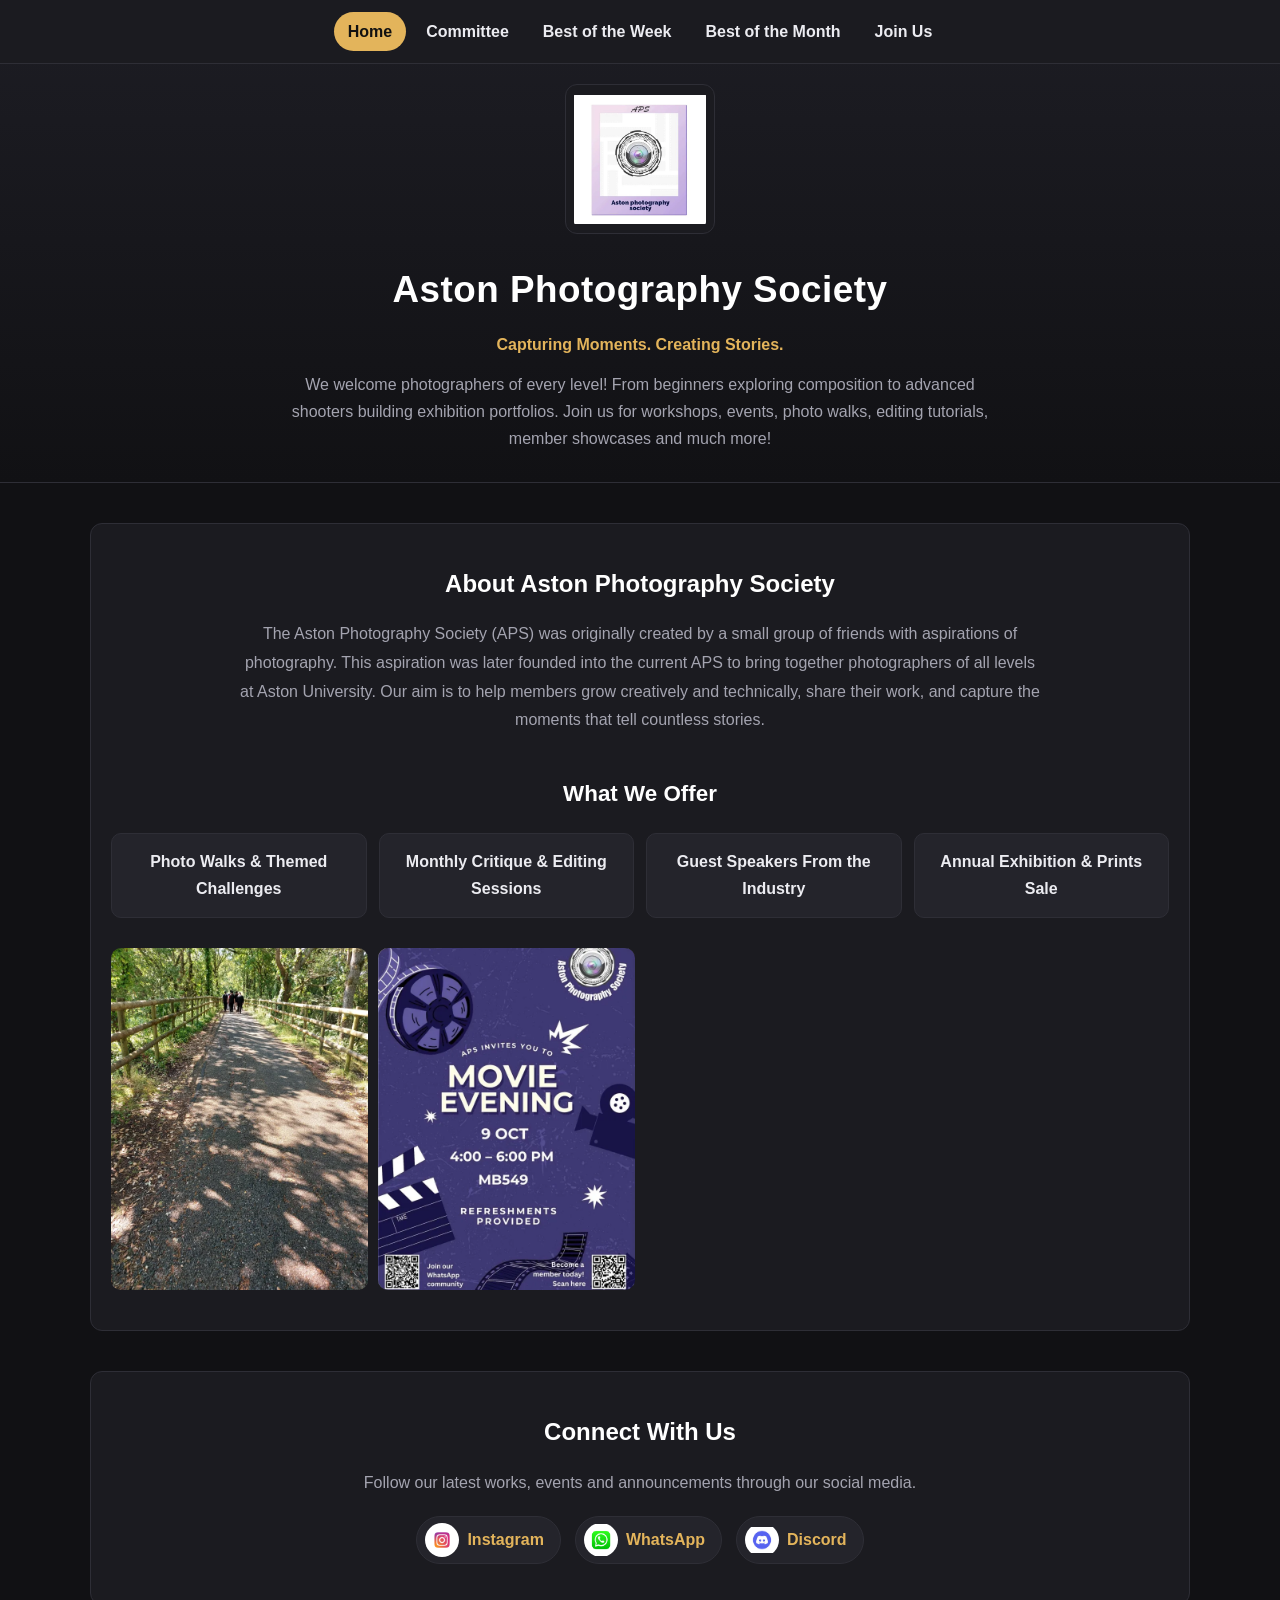
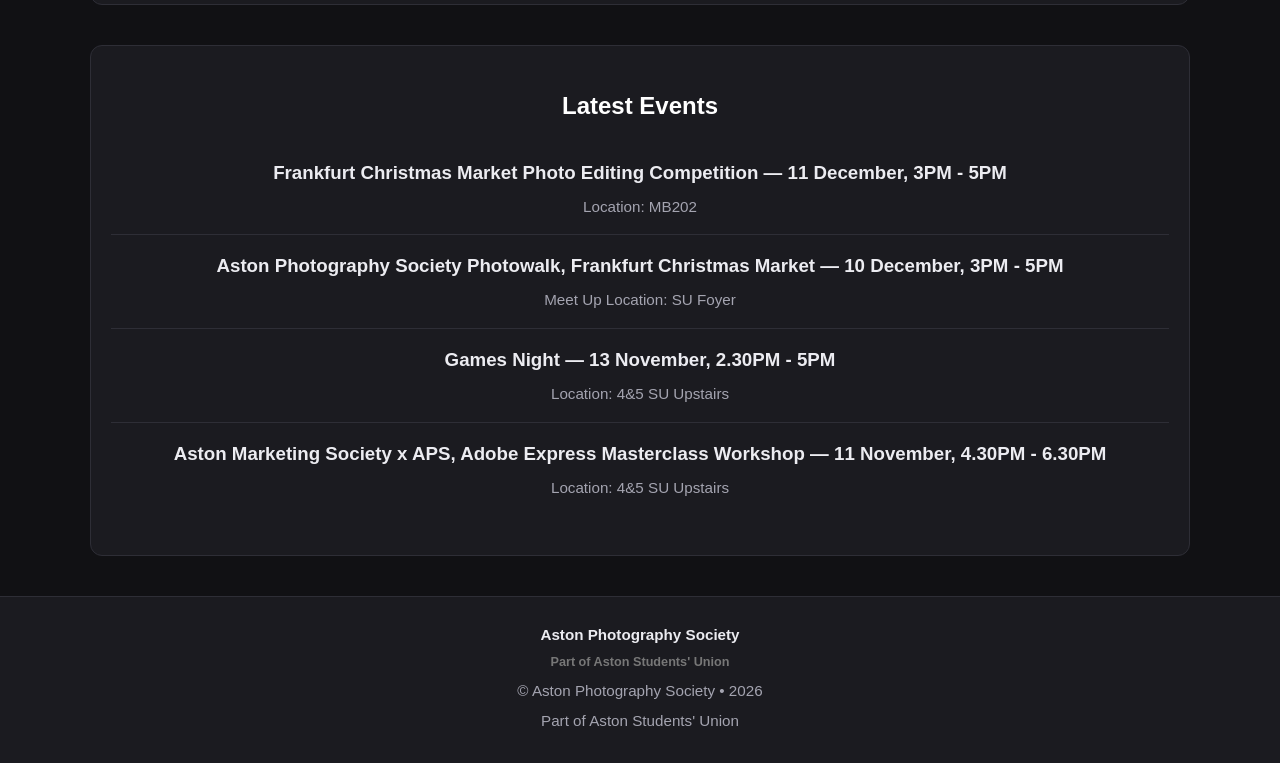
==== commit 315cfa8a: "Updated footers" ====
--- a/index.html
+++ b/index.html
@@ -125,7 +125,8 @@
             </div>
         </div>
         <div id="footer-copy">
-            <p>© Aston Photography Society • 2025</p>
+            <p>© Aston Photography Society • 2026</p>
+            <p>Part of Aston Students' Union</p>
         </div>
     </footer>
 
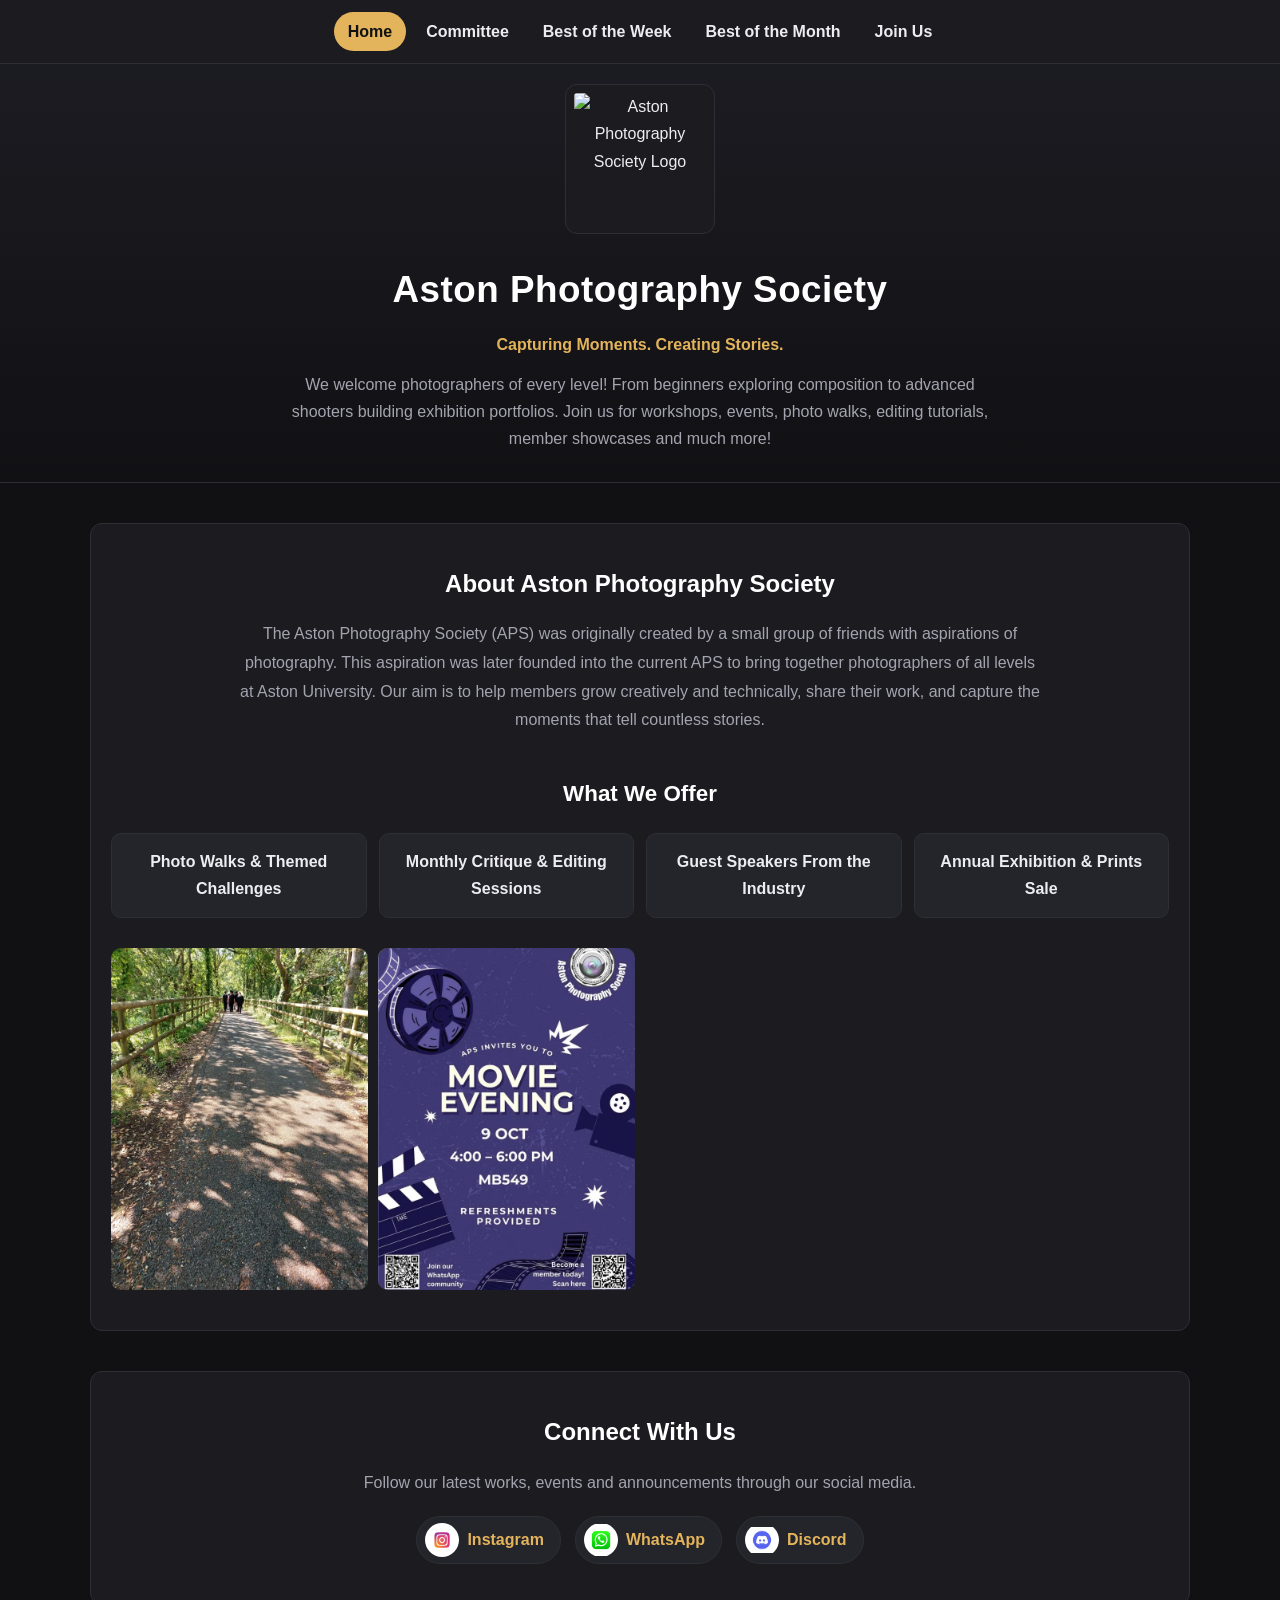
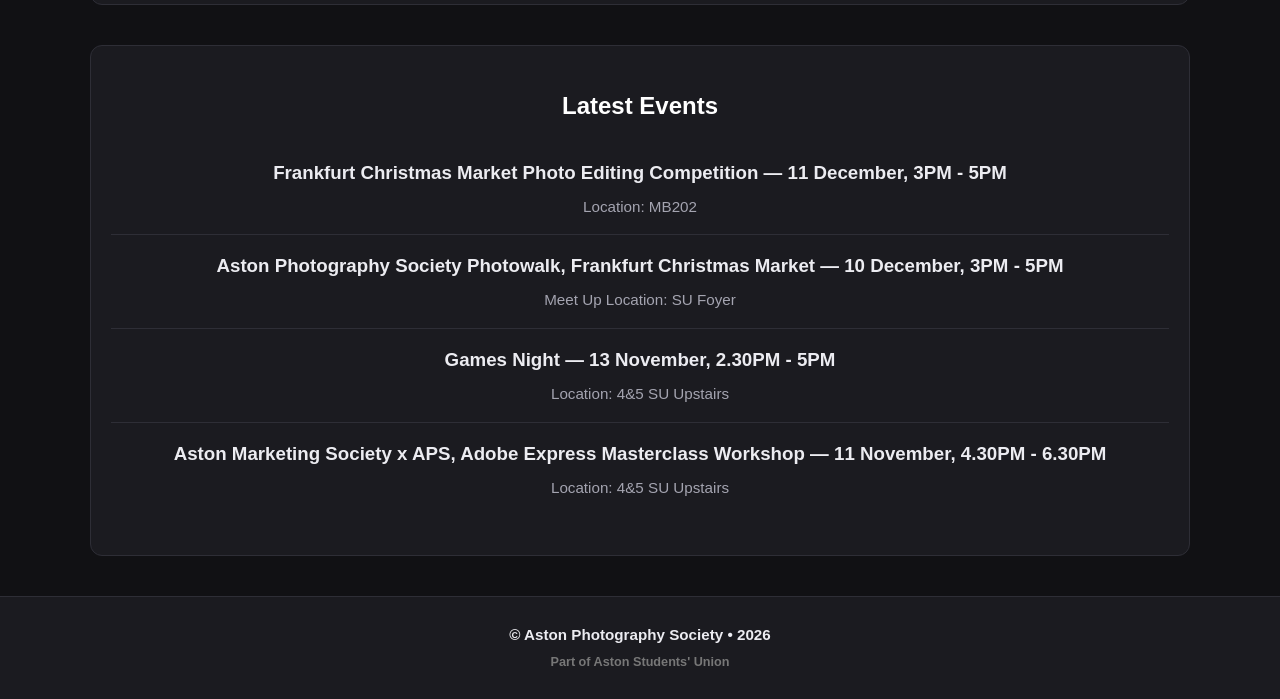
==== commit a459e544: "Updated APS Logo and Footer Formatting" ====
--- a/index.html
+++ b/index.html
@@ -21,7 +21,7 @@
         </nav>
 
         <div id="hero-content">
-            <img src="../Website Pictures/APS Logo.webp" alt="Aston Photography Society Logo" id="aps-logo">
+            <img src="../Website Pictures/APS_New_Logo.png" alt="Aston Photography Society Logo" id="aps-logo">
             <h1 id="site-title">Aston Photography Society</h1>
             <p id="tagline"><strong>Capturing Moments. Creating Stories.</strong></p>
             <p id="hero-intro">
@@ -120,13 +120,9 @@
     <footer id="site-footer">
         <div id="footer-branding">
             <div id="footer-organisation">
-                Aston Photography Society<br>
+               © Aston Photography Society • 2026<br>
                 <small>Part of Aston Students' Union</small>
             </div>
-        </div>
-        <div id="footer-copy">
-            <p>© Aston Photography Society • 2026</p>
-            <p>Part of Aston Students' Union</p>
         </div>
     </footer>
 
